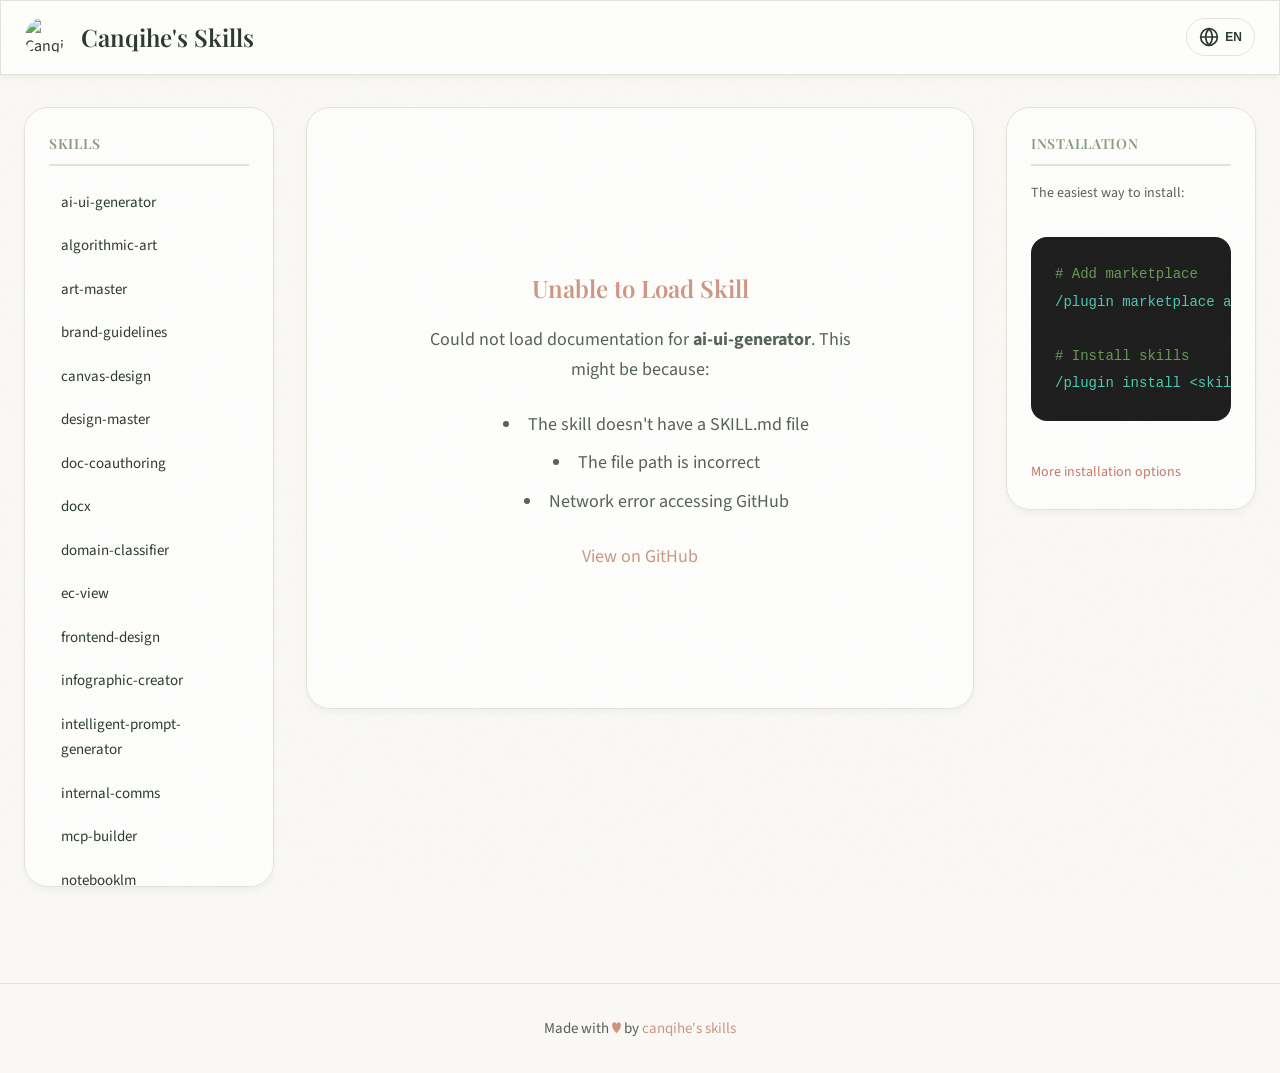
==== docs/index.html @ 3ac51e27 "Add documentation website with botanical style Generated complete documentation site featuring: - Be" ====
<!DOCTYPE html>
<html lang="en">
<head>
    <meta charset="UTF-8">
    <meta name="viewport" content="width=device-width, initial-scale=1.0">
    <title>Canqihe's Skills - Claude Code Custom Skills Collection</title>

    <!-- Favicon -->
    <link rel="icon" id="favicon" type="image/png" href="">

    <!-- Google Fonts -->
    <link rel="preconnect" href="https://fonts.googleapis.com">
    <link rel="preconnect" href="https://fonts.gstatic.com" crossorigin>
    <link href="https://fonts.googleapis.com/css2?family=Playfair+Display:wght@400;600;700&family=Source+Sans+3:wght@300;400;600;700&display=swap" rel="stylesheet">

    <!-- Tocbot CSS -->
    <link rel="stylesheet" href="https://cdnjs.cloudflare.com/ajax/libs/tocbot/4.32.2/tocbot.min.css">

    <!-- Highlight.js CSS -->
    <link rel="stylesheet" href="https://cdnjs.cloudflare.com/ajax/libs/highlight.js/11.9.0/styles/github-dark.min.css">

    <!-- Custom CSS -->
    <link rel="stylesheet" href="css/custom.css?v=1">
</head>
<body>
    <!-- Paper Texture Overlay -->
    <div class="paper-texture"></div>

    <!-- Navbar -->
    <nav class="navbar glass">
        <div class="navbar-container">
            <a class="navbar-brand" id="repoLink" href="https://github.com/canqihe/canq-skills" target="_blank">
                <img class="brand-avatar" id="userAvatar" src="" alt="Canqihe">
                <span class="brand-text">Canqihe's Skills</span>
            </a>

            <div class="navbar-actions">
                <button class="icon-btn" id="langToggle" title="Switch Language">
                    <svg xmlns="http://www.w3.org/2000/svg" width="20" height="20" viewBox="0 0 24 24" fill="none" stroke="currentColor" stroke-width="2" stroke-linecap="round" stroke-linejoin="round"><circle cx="12" cy="12" r="10"></circle><line x1="2" y1="12" x2="22" y2="12"></line><path d="M12 2a15.3 15.3 0 0 1 4 10 15.3 15.3 0 0 1-4 10 15.3 15.3 0 0 1-4-10 15.3 15.3 0 0 1 4-10z"></path></svg>
                    <span class="lang-label">EN</span>
                </button>

                <button class="icon-btn mobile-menu-toggle" id="mobileMenuToggle" title="Menu">
                    <svg xmlns="http://www.w3.org/2000/svg" width="24" height="24" viewBox="0 0 24 24" fill="none" stroke="currentColor" stroke-width="2" stroke-linecap="round" stroke-linejoin="round"><line x1="3" y1="12" x2="21" y2="12"></line><line x1="3" y1="6" x2="21" y2="6"></line><line x1="3" y1="18" x2="21" y2="18"></line></svg>
                </button>
            </div>
        </div>
    </nav>

    <!-- Mobile Menu -->
    <div class="mobile-menu" id="mobileMenu">
        <div class="mobile-menu-content glass">
            <button class="mobile-menu-close" id="mobileMenuClose">×</button>
            <div class="mobile-menu-skills" id="mobileMenuSkills">
                <!-- Skills will be dynamically populated -->
            </div>
        </div>
    </div>

    <!-- Main Container -->
    <div class="main-container three-column">
        <!-- Left Sidebar -->
        <aside class="sidebar glass">
            <div class="sidebar-content">
                <div class="sidebar-section">
                    <h4 class="sidebar-heading" data-i18n="skills">Skills</h4>
                    <nav class="sidebar-nav" id="sidebarSkills">
                        <!-- Skills will be dynamically populated -->
                    </nav>
                </div>

                <div class="sidebar-section">
                    <h4 class="sidebar-heading" data-i18n="onThisPage">On This Page</h4>
                    <div class="js-toc"></div>
                </div>
            </div>
        </aside>

        <!-- Main Content -->
        <main class="main-content">
            <article class="js-toc-content content-card glass" id="content">
                <div class="loading" data-i18n="loading">Loading...</div>
            </article>
        </main>

        <!-- Right Sidebar -->
        <aside class="sidebar-right glass">
            <div class="sidebar-content">
                <div class="sidebar-section">
                    <h4 class="sidebar-heading" data-i18n="installation">Installation</h4>
                    <p class="install-desc" data-i18n="installDesc">The easiest way to install:</p>
                    <div class="install-code">
                        <pre><code><span class="comment"># <span data-i18n="addMarketplace">Add marketplace</span></span>
<span class="cmd">/plugin marketplace add canqihe/canq-skills</span>

<span class="comment"># <span data-i18n="installSkills">Install skills</span></span>
<span class="cmd">/plugin install &lt;skill-name&gt;@canqihe-canq-skills</span></code></pre>
                    </div>
                    <a class="install-link" href="https://github.com/canqihe/canq-skills#installation" target="_blank" data-i18n="moreOptions">More installation options</a>
                </div>
            </div>
        </aside>
    </div>

    <!-- Footer -->
    <footer class="footer">
        <div class="footer-content">
            <p>Made with <span class="heart">♥</span> by <a id="footerLink" href="">Canqihe's skills</a></p>
        </div>
    </footer>

    <!-- Marked.js for Markdown parsing -->
    <script src="https://cdn.jsdelivr.net/npm/marked/marked.min.js"></script>

    <!-- Tocbot -->
    <script src="https://cdnjs.cloudflare.com/ajax/libs/tocbot/4.32.2/tocbot.min.js"></script>

    <!-- Highlight.js -->
    <script src="https://cdnjs.cloudflare.com/ajax/libs/highlight.js/11.9.0/highlight.min.js"></script>

    <!-- Main JavaScript -->
    <script src="js/main.js?v=1"></script>
</body>
</html>
---- docs/css/custom.css ----
/* ========================================
   Botanical Style - Custom CSS
   Natural, elegant, and organic design
   ======================================== */

/* CSS Variables */
:root {
    /* Colors */
    --color-bg: #F9F8F4;
    --color-fg: #2D3A31;
    --color-primary: #8C9A84;
    --color-primary-light: #A8B8A0;
    --color-secondary: #DCCFC2;
    --color-border: #E6E2DA;
    --color-interactive: #C27B66;
    --color-interactive-hover: #A8624E;

    /* Typography */
    --font-heading: 'Playfair Display', Georgia, serif;
    --font-body: 'Source Sans 3', -apple-system, BlinkMacSystemFont, sans-serif;

    /* Spacing */
    --spacing-xs: 0.5rem;
    --spacing-sm: 1rem;
    --spacing-md: 1.5rem;
    --spacing-lg: 2rem;
    --spacing-xl: 3rem;
    --spacing-2xl: 4rem;

    /* Border Radius */
    --radius-sm: 8px;
    --radius-md: 16px;
    --radius-lg: 24px;
    --radius-full: 9999px;

    /* Shadows */
    --shadow-sm: 0 4px 6px -1px rgba(45, 58, 49, 0.05);
    --shadow-md: 0 10px 15px -3px rgba(45, 58, 49, 0.05);
    --shadow-lg: 0 20px 40px -10px rgba(45, 58, 49, 0.05);

    /* Transitions */
    --transition-fast: 300ms;
    --transition-normal: 500ms;
    --transition-slow: 700ms;
}

/* Reset & Base */
* {
    margin: 0;
    padding: 0;
    box-sizing: border-box;
}

body {
    font-family: var(--font-body);
    background-color: var(--color-bg);
    color: var(--color-fg);
    line-height: 1.7;
    font-size: 16px;
    -webkit-font-smoothing: antialiased;
    -moz-osx-font-smoothing: grayscale;
}

/* Paper Texture Overlay */
.paper-texture {
    position: fixed;
    top: 0;
    left: 0;
    width: 100%;
    height: 100%;
    pointer-events: none;
    z-index: 50;
    opacity: 0.015;
    background-image: url("data:image/svg+xml,%3Csvg viewBox='0 0 400 400' xmlns='http://www.w3.org/2000/svg'%3E%3Cfilter id='noiseFilter'%3E%3CfeTurbulence type='fractalNoise' baseFrequency='0.9' numOctaves='4' stitchTiles='stitch'/%3E%3C/filter%3E%3Crect width='100%25' height='100%25' filter='url(%23noiseFilter)'/%3E%3C/svg%3E");
    background-repeat: repeat;
}

/* Glass Effect */
.glass {
    background: rgba(255, 255, 255, 0.7);
    backdrop-filter: blur(10px);
    -webkit-backdrop-filter: blur(10px);
    border: 1px solid var(--color-border);
}

/* Navbar */
.navbar {
    position: sticky;
    top: 0;
    z-index: 100;
    border-bottom: 1px solid var(--color-border);
    box-shadow: var(--shadow-sm);
}

.navbar-container {
    max-width: 1400px;
    margin: 0 auto;
    padding: var(--spacing-sm) var(--spacing-md);
    display: flex;
    justify-content: space-between;
    align-items: center;
}

.navbar-brand {
    display: flex;
    align-items: center;
    gap: var(--spacing-sm);
    text-decoration: none;
    color: var(--color-fg);
    transition: opacity var(--transition-fast);
}

.navbar-brand:hover {
    opacity: 0.8;
}

.brand-avatar {
    width: 40px;
    height: 40px;
    border-radius: var(--radius-full);
    object-fit: cover;
}

.brand-text {
    font-family: var(--font-heading);
    font-size: 1.5rem;
    font-weight: 600;
}

.navbar-actions {
    display: flex;
    gap: var(--spacing-sm);
    align-items: center;
}

.icon-btn {
    background: transparent;
    border: 1px solid var(--color-border);
    border-radius: var(--radius-full);
    padding: 8px 12px;
    cursor: pointer;
    display: flex;
    align-items: center;
    gap: 6px;
    color: var(--color-fg);
    transition: all var(--transition-fast);
}

.icon-btn:hover {
    background: var(--color-primary);
    border-color: var(--color-primary);
    color: white;
}

.lang-label {
    font-size: 12px;
    font-weight: 600;
}

.mobile-menu-toggle {
    display: none;
}

/* Mobile Menu */
.mobile-menu {
    position: fixed;
    top: 0;
    left: 0;
    width: 100%;
    height: 100%;
    background: rgba(45, 58, 49, 0.5);
    z-index: 1000;
    opacity: 0;
    visibility: hidden;
    transition: all var(--transition-normal);
}

.mobile-menu.active {
    opacity: 1;
    visibility: visible;
}

.mobile-menu-content {
    position: absolute;
    top: 0;
    right: -100%;
    width: 80%;
    max-width: 300px;
    height: 100%;
    padding: var(--spacing-lg);
    transition: right var(--transition-normal);
}

.mobile-menu.active .mobile-menu-content {
    right: 0;
}

.mobile-menu-close {
    position: absolute;
    top: var(--spacing-sm);
    right: var(--spacing-sm);
    background: none;
    border: none;
    font-size: 2rem;
    color: var(--color-fg);
    cursor: pointer;
    width: 40px;
    height: 40px;
    display: flex;
    align-items: center;
    justify-content: center;
}

.mobile-menu-skills {
    margin-top: var(--spacing-xl);
    display: flex;
    flex-direction: column;
    gap: var(--spacing-xs);
}

.mobile-menu-skills .sidebar-link {
    padding: var(--spacing-sm);
    border-radius: var(--radius-md);
}

/* Main Container */
.main-container {
    max-width: 1400px;
    margin: 0 auto;
    padding: var(--spacing-lg) var(--spacing-md);
    display: grid;
    gap: var(--spacing-lg);
}

/* Three Column Layout */
.three-column {
    grid-template-columns: 250px 1fr 250px;
}

/* Sidebar */
.sidebar {
    position: sticky;
    top: 100px;
    height: fit-content;
    max-height: calc(100vh - 120px);
    overflow-y: auto;
    border-radius: var(--radius-lg);
    padding: var(--spacing-md);
    box-shadow: var(--shadow-sm);
}

.sidebar-content {
    display: flex;
    flex-direction: column;
    gap: var(--spacing-lg);
}

.sidebar-section {
    display: flex;
    flex-direction: column;
    gap: var(--spacing-sm);
}

.sidebar-heading {
    font-family: var(--font-heading);
    font-size: 0.875rem;
    font-weight: 600;
    text-transform: uppercase;
    letter-spacing: 0.05em;
    color: var(--color-primary);
    padding-bottom: var(--spacing-xs);
    border-bottom: 2px solid var(--color-border);
}

.sidebar-nav {
    display: flex;
    flex-direction: column;
    gap: 2px;
}

.sidebar-link {
    padding: 8px 12px;
    border-radius: var(--radius-sm);
    text-decoration: none;
    color: var(--color-fg);
    font-size: 0.9375rem;
    transition: all var(--transition-fast);
    display: block;
}

.sidebar-link:hover {
    background: var(--color-primary-light);
    color: white;
    transform: translateX(4px);
}

.sidebar-link.active {
    background: var(--color-primary);
    color: white;
}

/* TOC */
.js-toc {
    font-size: 0.875rem;
}

.js-toc a {
    color: var(--color-fg);
    text-decoration: none;
    opacity: 0.7;
    transition: opacity var(--transition-fast);
    display: block;
    padding: 4px 0;
}

.js-toc a:hover {
    opacity: 1;
}

.js-toc .toc-list-item {
    margin-left: 12px;
}

.js-toc .toc-list-item.toc-h3 {
    margin-left: 24px;
}

/* Main Content */
.main-content {
    min-width: 0;
}

.content-card {
    border-radius: var(--radius-lg);
    padding: var(--spacing-xl);
    box-shadow: var(--shadow-sm);
}

.content-card h1 {
    font-family: var(--font-heading);
    font-size: 2.5rem;
    font-weight: 700;
    margin-bottom: var(--spacing-md);
    color: var(--color-fg);
}

.content-card h2 {
    font-family: var(--font-heading);
    font-size: 1.875rem;
    font-weight: 600;
    margin-top: var(--spacing-xl);
    margin-bottom: var(--spacing-md);
    color: var(--color-fg);
}

.content-card h3 {
    font-family: var(--font-heading);
    font-size: 1.5rem;
    font-weight: 600;
    margin-top: var(--spacing-lg);
    margin-bottom: var(--spacing-sm);
    color: var(--color-fg);
}

.content-card p {
    margin-bottom: var(--spacing-md);
}

.content-card ul,
.content-card ol {
    margin-bottom: var(--spacing-md);
    padding-left: var(--spacing-lg);
}

.content-card li {
    margin-bottom: var(--spacing-xs);
}

.content-card code {
    background: var(--color-secondary);
    padding: 2px 6px;
    border-radius: 4px;
    font-size: 0.875em;
    font-family: 'Monaco', 'Menlo', monospace;
}

.content-card pre {
    background: #1e1e1e;
    border-radius: var(--radius-md);
    padding: var(--spacing-md);
    overflow-x: auto;
    margin-bottom: var(--spacing-md);
}

.content-card pre code {
    background: transparent;
    padding: 0;
    color: #d4d4d4;
}

.content-card a {
    color: var(--color-interactive);
    text-decoration: none;
    transition: color var(--transition-fast);
}

.content-card a:hover {
    color: var(--color-interactive-hover);
    text-decoration: underline;
}

.content-card table {
    width: 100%;
    border-collapse: collapse;
    margin-bottom: var(--spacing-md);
}

.content-card th,
.content-card td {
    padding: var(--spacing-sm);
    text-align: left;
    border-bottom: 1px solid var(--color-border);
}

.content-card th {
    font-weight: 600;
    background: var(--color-secondary);
}

/* Marketing Section */
.marketing-section {
    margin-bottom: var(--spacing-2xl);
    padding: var(--spacing-xl);
    background: linear-gradient(135deg, var(--color-bg) 0%, var(--color-secondary) 100%);
    border-radius: var(--radius-lg);
}

.marketing-title {
    font-family: var(--font-heading);
    font-size: 2rem;
    font-weight: 700;
    margin-bottom: var(--spacing-md);
    background: linear-gradient(135deg, var(--color-fg) 0%, var(--color-primary) 100%);
    -webkit-background-clip: text;
    -webkit-text-fill-color: transparent;
    background-clip: text;
}

.marketing-why {
    font-size: 1.125rem;
    line-height: 1.8;
    margin-bottom: var(--spacing-lg);
    color: var(--color-fg);
}

.pain-points-grid {
    display: grid;
    grid-template-columns: repeat(auto-fit, minmax(200px, 1fr));
    gap: var(--spacing-md);
}

.pain-point-card {
    padding: var(--spacing-md);
    border-radius: var(--radius-lg);
    background: rgba(255, 255, 255, 0.8);
    box-shadow: var(--shadow-sm);
    transition: all var(--transition-normal);
}

.pain-point-card:hover {
    transform: translateY(-4px);
    box-shadow: var(--shadow-md);
}

.pain-point-icon {
    font-size: 2rem;
    margin-bottom: var(--spacing-sm);
}

.pain-point-title {
    font-family: var(--font-heading);
    font-size: 1.125rem;
    font-weight: 600;
    margin-bottom: var(--spacing-xs);
    color: var(--color-interactive);
}

.pain-point-desc {
    font-size: 0.9375rem;
    line-height: 1.6;
    color: var(--color-fg);
    opacity: 0.8;
}

/* Right Sidebar */
.sidebar-right {
    position: sticky;
    top: 100px;
    height: fit-content;
    border-radius: var(--radius-lg);
    padding: var(--spacing-md);
    box-shadow: var(--shadow-sm);
}

.install-desc {
    font-size: 0.875rem;
    color: var(--color-fg);
    opacity: 0.8;
    margin-bottom: var(--spacing-sm);
}

.install-code {
    background: #1e1e1e;
    border-radius: var(--radius-md);
    padding: var(--spacing-md);
    margin-bottom: var(--spacing-md);
    overflow-x: auto;
}

.install-code pre {
    margin: 0;
}

.install-code code {
    color: #d4d4d4;
    font-size: 0.875rem;
    line-height: 1.6;
}

.install-code .comment {
    color: #6a9955;
}

.install-code .cmd {
    color: #4ec9b0;
}

.install-link {
    display: inline-block;
    color: var(--color-interactive);
    text-decoration: none;
    font-size: 0.875rem;
    transition: color var(--transition-fast);
}

.install-link:hover {
    color: var(--color-interactive-hover);
    text-decoration: underline;
}

/* Footer */
.footer {
    margin-top: var(--spacing-2xl);
    padding: var(--spacing-lg) var(--spacing-md);
    text-align: center;
    border-top: 1px solid var(--color-border);
}

.footer-content p {
    font-size: 0.9375rem;
    color: var(--color-fg);
    opacity: 0.8;
}

.footer a {
    color: var(--color-interactive);
    text-decoration: none;
    transition: color var(--transition-fast);
}

.footer a:hover {
    color: var(--color-interactive-hover);
    text-decoration: underline;
}

.heart {
    color: var(--color-interactive);
}

/* Loading & Error States */
.loading,
.error-message {
    text-align: center;
    padding: var(--spacing-2xl);
    font-size: 1.125rem;
    color: var(--color-fg);
    opacity: 0.8;
}

.error-message h2 {
    font-family: var(--font-heading);
    font-size: 1.5rem;
    margin-bottom: var(--spacing-sm);
    color: var(--color-interactive);
}

.error-message ul {
    list-style-position: inside;
    margin: var(--spacing-md) 0;
}

/* Responsive Design */
@media (max-width: 1024px) {
    .three-column {
        grid-template-columns: 200px 1fr;
    }

    .sidebar-right {
        display: none;
    }
}

@media (max-width: 768px) {
    .navbar-container {
        padding: var(--spacing-sm);
    }

    .mobile-menu-toggle {
        display: flex;
    }

    .three-column {
        grid-template-columns: 1fr;
    }

    .sidebar {
        display: none;
    }

    .content-card {
        padding: var(--spacing-md);
    }

    .content-card h1 {
        font-size: 2rem;
    }

    .marketing-title {
        font-size: 1.5rem;
    }

    .pain-points-grid {
        grid-template-columns: 1fr;
    }
}

/* Print Styles */
@media print {
    .navbar,
    .sidebar,
    .sidebar-right,
    .mobile-menu,
    .footer {
        display: none;
    }

    .main-container {
        grid-template-columns: 1fr;
    }

    .content-card {
        box-shadow: none;
        border: none;
    }
}
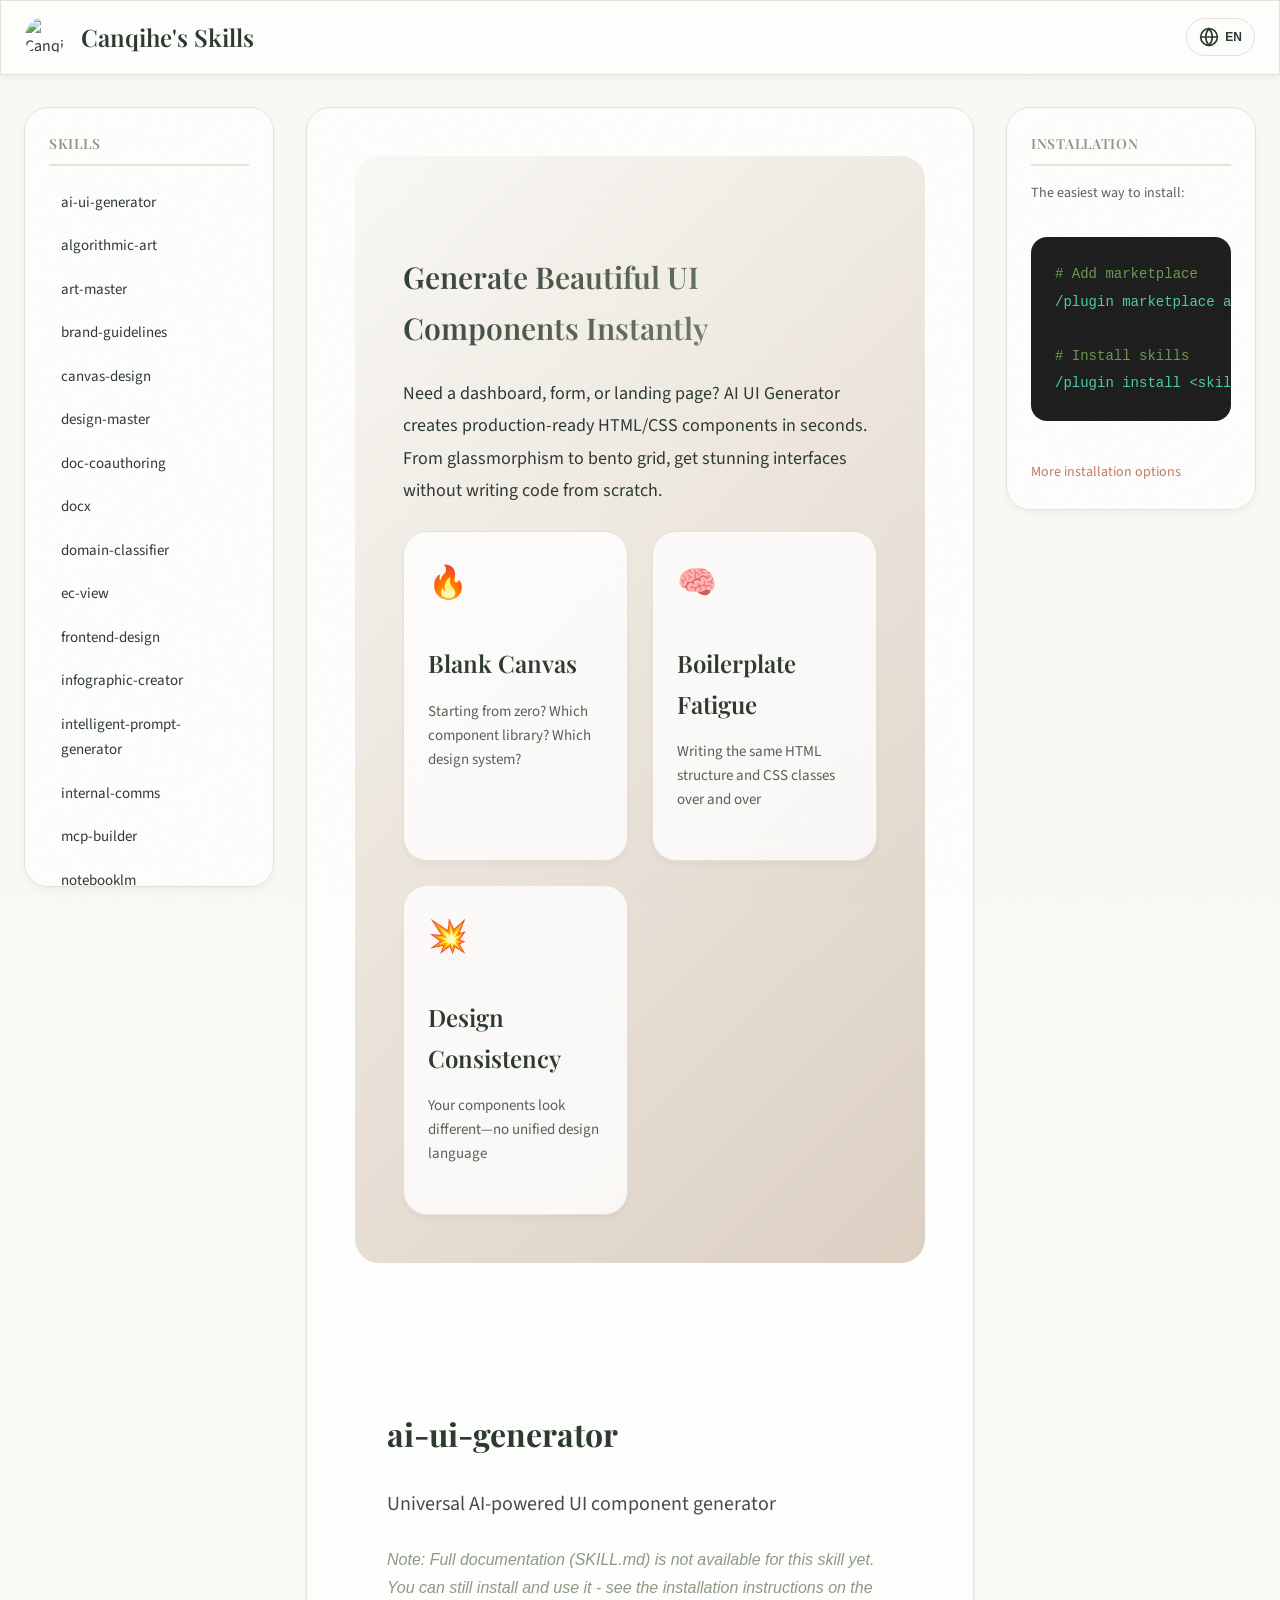
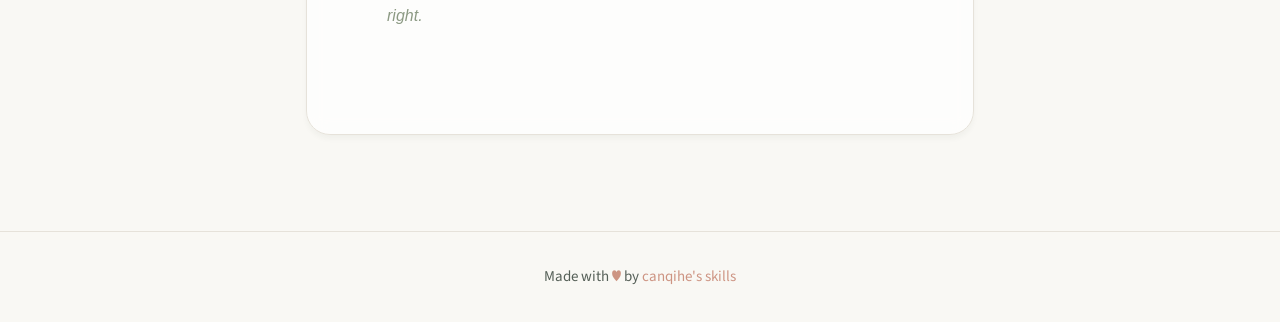
==== commit 11bf30f1: "Fix missing skill documentation with fallback content Problem: 13 skills lacked SKILL.md files, caus" ====
--- a/docs/index.html
+++ b/docs/index.html
@@ -20,7 +20,7 @@
     <link rel="stylesheet" href="https://cdnjs.cloudflare.com/ajax/libs/highlight.js/11.9.0/styles/github-dark.min.css">
 
     <!-- Custom CSS -->
-    <link rel="stylesheet" href="css/custom.css?v=1">
+    <link rel="stylesheet" href="css/custom.css?v=2">
 </head>
 <body>
     <!-- Paper Texture Overlay -->
@@ -119,6 +119,6 @@
     <script src="https://cdnjs.cloudflare.com/ajax/libs/highlight.js/11.9.0/highlight.min.js"></script>
 
     <!-- Main JavaScript -->
-    <script src="js/main.js?v=1"></script>
+    <script src="js/main.js?v=2"></script>
 </body>
 </html>
--- a/docs/css/custom.css
+++ b/docs/css/custom.css
@@ -577,6 +577,32 @@
     color: var(--color-interactive);
 }
 
+/* Skill Description (fallback for skills without SKILL.md) */
+.skill-description {
+    padding: var(--spacing-lg);
+}
+
+.skill-description h2 {
+    font-family: var(--font-heading);
+    font-size: 2rem;
+    font-weight: 700;
+    margin-bottom: var(--spacing-md);
+    color: var(--color-fg);
+}
+
+.skill-description .lead {
+    font-size: 1.25rem;
+    line-height: 1.8;
+    color: var(--color-fg);
+    opacity: 0.9;
+    margin-bottom: var(--spacing-md);
+}
+
+.skill-description em {
+    color: var(--color-primary);
+    font-style: italic;
+}
+
 /* Loading & Error States */
 .loading,
 .error-message {
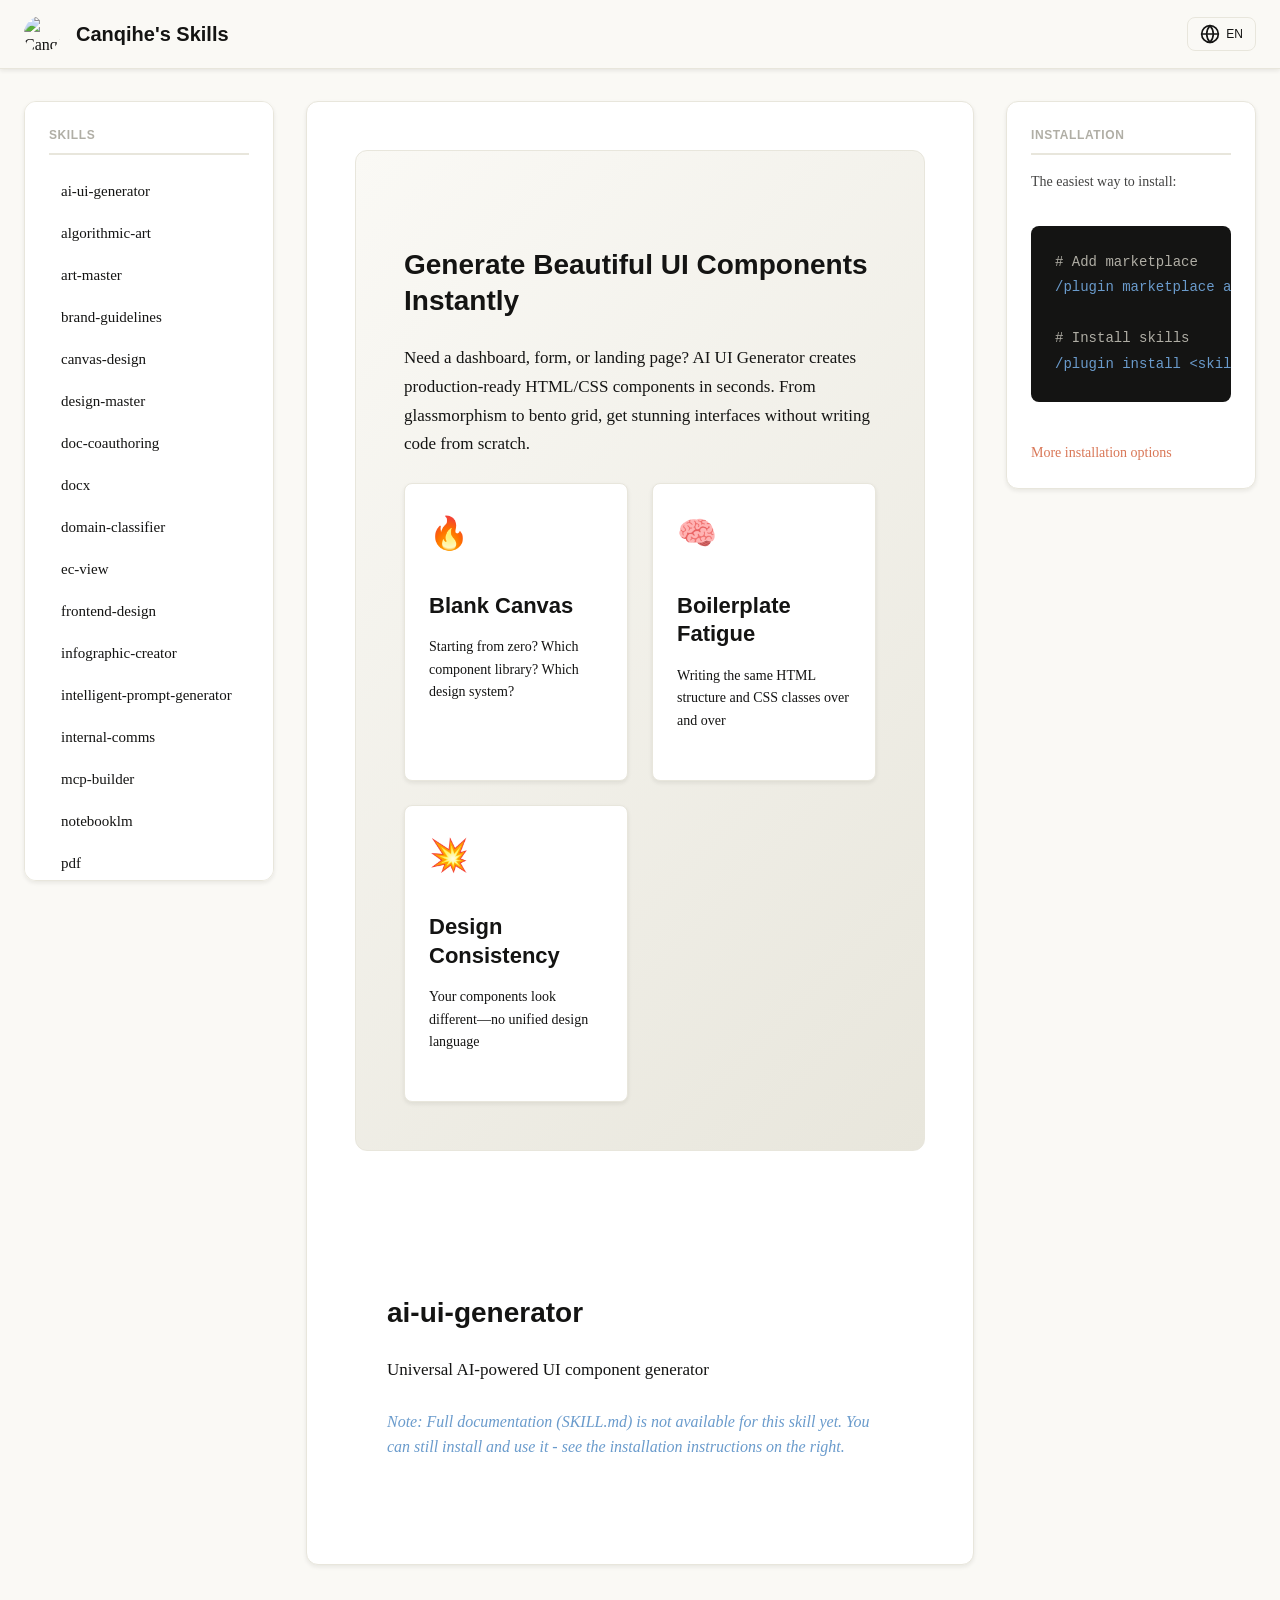
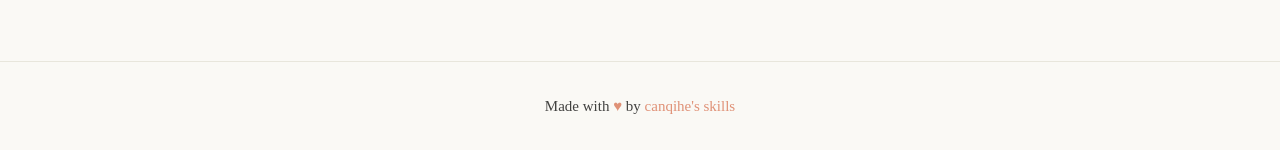
==== commit c76973fa: "Apply Anthropic brand design to documentation site Redesigned with Anthropic's official brand identi" ====
--- a/docs/index.html
+++ b/docs/index.html
@@ -8,10 +8,10 @@
     <!-- Favicon -->
     <link rel="icon" id="favicon" type="image/png" href="">
 
-    <!-- Google Fonts -->
+    <!-- Google Fonts - Anthropic Brand Fonts -->
     <link rel="preconnect" href="https://fonts.googleapis.com">
     <link rel="preconnect" href="https://fonts.gstatic.com" crossorigin>
-    <link href="https://fonts.googleapis.com/css2?family=Playfair+Display:wght@400;600;700&family=Source+Sans+3:wght@300;400;600;700&display=swap" rel="stylesheet">
+    <link href="https://fonts.googleapis.com/css2?family=Poppins:wght@400;500;600&family=Lora:wght@400;500&display=swap" rel="stylesheet">
 
     <!-- Tocbot CSS -->
     <link rel="stylesheet" href="https://cdnjs.cloudflare.com/ajax/libs/tocbot/4.32.2/tocbot.min.css">
@@ -20,7 +20,7 @@
     <link rel="stylesheet" href="https://cdnjs.cloudflare.com/ajax/libs/highlight.js/11.9.0/styles/github-dark.min.css">
 
     <!-- Custom CSS -->
-    <link rel="stylesheet" href="css/custom.css?v=2">
+    <link rel="stylesheet" href="css/custom.css?v=3">
 </head>
 <body>
     <!-- Paper Texture Overlay -->
@@ -119,6 +119,6 @@
     <script src="https://cdnjs.cloudflare.com/ajax/libs/highlight.js/11.9.0/highlight.min.js"></script>
 
     <!-- Main JavaScript -->
-    <script src="js/main.js?v=2"></script>
+    <script src="js/main.js?v=3"></script>
 </body>
 </html>
--- a/docs/css/custom.css
+++ b/docs/css/custom.css
@@ -1,23 +1,34 @@
 /* ========================================
-   Botanical Style - Custom CSS
-   Natural, elegant, and organic design
+   Anthropic Brand Style - Custom CSS
+   Clean, professional, and on-brand design
    ======================================== */
 
-/* CSS Variables */
+/* CSS Variables - Anthropic Brand Colors */
 :root {
-    /* Colors */
-    --color-bg: #F9F8F4;
-    --color-fg: #2D3A31;
-    --color-primary: #8C9A84;
-    --color-primary-light: #A8B8A0;
-    --color-secondary: #DCCFC2;
-    --color-border: #E6E2DA;
-    --color-interactive: #C27B66;
-    --color-interactive-hover: #A8624E;
-
-    /* Typography */
-    --font-heading: 'Playfair Display', Georgia, serif;
-    --font-body: 'Source Sans 3', -apple-system, BlinkMacSystemFont, sans-serif;
+    /* Main Colors */
+    --color-dark: #141413;
+    --color-light: #faf9f5;
+    --color-mid-gray: #b0aea5;
+    --color-light-gray: #e8e6dc;
+
+    /* Accent Colors */
+    --color-orange: #d97757;
+    --color-blue: #6a9bcc;
+    --color-green: #788c5d;
+
+    /* Semantic Colors */
+    --color-bg: #faf9f5;
+    --color-fg: #141413;
+    --color-primary: #d97757;
+    --color-primary-light: #e8a588;
+    --color-secondary: #b0aea5;
+    --color-border: #e8e6dc;
+    --color-interactive: #d97757;
+    --color-interactive-hover: #c45c3c;
+
+    /* Typography - Anthropic Fonts */
+    --font-heading: 'Poppins', 'Arial', sans-serif;
+    --font-body: 'Lora', 'Georgia', serif;
 
     /* Spacing */
     --spacing-xs: 0.5rem;
@@ -28,20 +39,20 @@
     --spacing-2xl: 4rem;
 
     /* Border Radius */
-    --radius-sm: 8px;
-    --radius-md: 16px;
-    --radius-lg: 24px;
+    --radius-sm: 4px;
+    --radius-md: 8px;
+    --radius-lg: 12px;
     --radius-full: 9999px;
 
     /* Shadows */
-    --shadow-sm: 0 4px 6px -1px rgba(45, 58, 49, 0.05);
-    --shadow-md: 0 10px 15px -3px rgba(45, 58, 49, 0.05);
-    --shadow-lg: 0 20px 40px -10px rgba(45, 58, 49, 0.05);
+    --shadow-sm: 0 2px 4px rgba(20, 20, 19, 0.08);
+    --shadow-md: 0 4px 12px rgba(20, 20, 19, 0.12);
+    --shadow-lg: 0 8px 24px rgba(20, 20, 19, 0.16);
 
     /* Transitions */
-    --transition-fast: 300ms;
-    --transition-normal: 500ms;
-    --transition-slow: 700ms;
+    --transition-fast: 200ms;
+    --transition-normal: 300ms;
+    --transition-slow: 400ms;
 }
 
 /* Reset & Base */
@@ -55,32 +66,10 @@
     font-family: var(--font-body);
     background-color: var(--color-bg);
     color: var(--color-fg);
-    line-height: 1.7;
+    line-height: 1.6;
     font-size: 16px;
     -webkit-font-smoothing: antialiased;
     -moz-osx-font-smoothing: grayscale;
-}
-
-/* Paper Texture Overlay */
-.paper-texture {
-    position: fixed;
-    top: 0;
-    left: 0;
-    width: 100%;
-    height: 100%;
-    pointer-events: none;
-    z-index: 50;
-    opacity: 0.015;
-    background-image: url("data:image/svg+xml,%3Csvg viewBox='0 0 400 400' xmlns='http://www.w3.org/2000/svg'%3E%3Cfilter id='noiseFilter'%3E%3CfeTurbulence type='fractalNoise' baseFrequency='0.9' numOctaves='4' stitchTiles='stitch'/%3E%3C/filter%3E%3Crect width='100%25' height='100%25' filter='url(%23noiseFilter)'/%3E%3C/svg%3E");
-    background-repeat: repeat;
-}
-
-/* Glass Effect */
-.glass {
-    background: rgba(255, 255, 255, 0.7);
-    backdrop-filter: blur(10px);
-    -webkit-backdrop-filter: blur(10px);
-    border: 1px solid var(--color-border);
 }
 
 /* Navbar */
@@ -89,6 +78,9 @@
     top: 0;
     z-index: 100;
     border-bottom: 1px solid var(--color-border);
+    background: rgba(250, 249, 245, 0.95);
+    backdrop-filter: blur(10px);
+    -webkit-backdrop-filter: blur(10px);
     box-shadow: var(--shadow-sm);
 }
 
@@ -106,7 +98,7 @@
     align-items: center;
     gap: var(--spacing-sm);
     text-decoration: none;
-    color: var(--color-fg);
+    color: var(--color-dark);
     transition: opacity var(--transition-fast);
 }
 
@@ -115,16 +107,17 @@
 }
 
 .brand-avatar {
-    width: 40px;
-    height: 40px;
+    width: 36px;
+    height: 36px;
     border-radius: var(--radius-full);
     object-fit: cover;
 }
 
 .brand-text {
     font-family: var(--font-heading);
-    font-size: 1.5rem;
-    font-weight: 600;
+    font-size: 1.25rem;
+    font-weight: 600;
+    color: var(--color-dark);
 }
 
 .navbar-actions {
@@ -136,25 +129,26 @@
 .icon-btn {
     background: transparent;
     border: 1px solid var(--color-border);
-    border-radius: var(--radius-full);
-    padding: 8px 12px;
+    border-radius: var(--radius-md);
+    padding: 6px 12px;
     cursor: pointer;
     display: flex;
     align-items: center;
     gap: 6px;
-    color: var(--color-fg);
+    color: var(--color-dark);
     transition: all var(--transition-fast);
 }
 
 .icon-btn:hover {
-    background: var(--color-primary);
-    border-color: var(--color-primary);
+    background: var(--color-orange);
+    border-color: var(--color-orange);
     color: white;
 }
 
 .lang-label {
     font-size: 12px;
-    font-weight: 600;
+    font-weight: 500;
+    font-family: var(--font-heading);
 }
 
 .mobile-menu-toggle {
@@ -168,7 +162,7 @@
     left: 0;
     width: 100%;
     height: 100%;
-    background: rgba(45, 58, 49, 0.5);
+    background: rgba(20, 20, 19, 0.5);
     z-index: 1000;
     opacity: 0;
     visibility: hidden;
@@ -187,8 +181,10 @@
     width: 80%;
     max-width: 300px;
     height: 100%;
+    background: var(--color-light);
     padding: var(--spacing-lg);
     transition: right var(--transition-normal);
+    box-shadow: var(--shadow-lg);
 }
 
 .mobile-menu.active .mobile-menu-content {
@@ -202,7 +198,7 @@
     background: none;
     border: none;
     font-size: 2rem;
-    color: var(--color-fg);
+    color: var(--color-dark);
     cursor: pointer;
     width: 40px;
     height: 40px;
@@ -246,6 +242,8 @@
     overflow-y: auto;
     border-radius: var(--radius-lg);
     padding: var(--spacing-md);
+    background: white;
+    border: 1px solid var(--color-border);
     box-shadow: var(--shadow-sm);
 }
 
@@ -263,13 +261,13 @@
 
 .sidebar-heading {
     font-family: var(--font-heading);
-    font-size: 0.875rem;
+    font-size: 0.75rem;
     font-weight: 600;
     text-transform: uppercase;
     letter-spacing: 0.05em;
-    color: var(--color-primary);
+    color: var(--color-mid-gray);
     padding-bottom: var(--spacing-xs);
-    border-bottom: 2px solid var(--color-border);
+    border-bottom: 2px solid var(--color-light-gray);
 }
 
 .sidebar-nav {
@@ -282,20 +280,20 @@
     padding: 8px 12px;
     border-radius: var(--radius-sm);
     text-decoration: none;
-    color: var(--color-fg);
+    color: var(--color-dark);
     font-size: 0.9375rem;
     transition: all var(--transition-fast);
     display: block;
 }
 
 .sidebar-link:hover {
-    background: var(--color-primary-light);
-    color: white;
-    transform: translateX(4px);
+    background: var(--color-light-gray);
+    color: var(--color-orange);
+    transform: translateX(2px);
 }
 
 .sidebar-link.active {
-    background: var(--color-primary);
+    background: var(--color-orange);
     color: white;
 }
 
@@ -305,7 +303,7 @@
 }
 
 .js-toc a {
-    color: var(--color-fg);
+    color: var(--color-dark);
     text-decoration: none;
     opacity: 0.7;
     transition: opacity var(--transition-fast);
@@ -315,6 +313,7 @@
 
 .js-toc a:hover {
     opacity: 1;
+    color: var(--color-orange);
 }
 
 .js-toc .toc-list-item {
@@ -333,33 +332,38 @@
 .content-card {
     border-radius: var(--radius-lg);
     padding: var(--spacing-xl);
+    background: white;
+    border: 1px solid var(--color-border);
     box-shadow: var(--shadow-sm);
 }
 
 .content-card h1 {
     font-family: var(--font-heading);
-    font-size: 2.5rem;
-    font-weight: 700;
-    margin-bottom: var(--spacing-md);
-    color: var(--color-fg);
+    font-size: 2.25rem;
+    font-weight: 600;
+    margin-bottom: var(--spacing-md);
+    color: var(--color-dark);
+    line-height: 1.3;
 }
 
 .content-card h2 {
     font-family: var(--font-heading);
-    font-size: 1.875rem;
+    font-size: 1.75rem;
     font-weight: 600;
     margin-top: var(--spacing-xl);
     margin-bottom: var(--spacing-md);
-    color: var(--color-fg);
+    color: var(--color-dark);
+    line-height: 1.3;
 }
 
 .content-card h3 {
     font-family: var(--font-heading);
-    font-size: 1.5rem;
+    font-size: 1.375rem;
     font-weight: 600;
     margin-top: var(--spacing-lg);
     margin-bottom: var(--spacing-sm);
-    color: var(--color-fg);
+    color: var(--color-dark);
+    line-height: 1.3;
 }
 
 .content-card p {
@@ -377,15 +381,16 @@
 }
 
 .content-card code {
-    background: var(--color-secondary);
+    background: var(--color-light-gray);
     padding: 2px 6px;
-    border-radius: 4px;
+    border-radius: 3px;
     font-size: 0.875em;
-    font-family: 'Monaco', 'Menlo', monospace;
+    font-family: 'Monaco', 'Menlo', 'Consolas', monospace;
+    color: var(--color-orange);
 }
 
 .content-card pre {
-    background: #1e1e1e;
+    background: var(--color-dark);
     border-radius: var(--radius-md);
     padding: var(--spacing-md);
     overflow-x: auto;
@@ -395,11 +400,11 @@
 .content-card pre code {
     background: transparent;
     padding: 0;
-    color: #d4d4d4;
+    color: var(--color-light);
 }
 
 .content-card a {
-    color: var(--color-interactive);
+    color: var(--color-orange);
     text-decoration: none;
     transition: color var(--transition-fast);
 }
@@ -424,33 +429,33 @@
 
 .content-card th {
     font-weight: 600;
-    background: var(--color-secondary);
+    font-family: var(--font-heading);
+    background: var(--color-light-gray);
+    color: var(--color-dark);
 }
 
 /* Marketing Section */
 .marketing-section {
     margin-bottom: var(--spacing-2xl);
     padding: var(--spacing-xl);
-    background: linear-gradient(135deg, var(--color-bg) 0%, var(--color-secondary) 100%);
+    background: linear-gradient(135deg, var(--color-light) 0%, var(--color-light-gray) 100%);
     border-radius: var(--radius-lg);
+    border: 1px solid var(--color-border);
 }
 
 .marketing-title {
     font-family: var(--font-heading);
-    font-size: 2rem;
-    font-weight: 700;
-    margin-bottom: var(--spacing-md);
-    background: linear-gradient(135deg, var(--color-fg) 0%, var(--color-primary) 100%);
-    -webkit-background-clip: text;
-    -webkit-text-fill-color: transparent;
-    background-clip: text;
+    font-size: 1.75rem;
+    font-weight: 600;
+    margin-bottom: var(--spacing-md);
+    color: var(--color-dark);
 }
 
 .marketing-why {
-    font-size: 1.125rem;
-    line-height: 1.8;
+    font-size: 1.0625rem;
+    line-height: 1.7;
     margin-bottom: var(--spacing-lg);
-    color: var(--color-fg);
+    color: var(--color-dark);
 }
 
 .pain-points-grid {
@@ -461,15 +466,17 @@
 
 .pain-point-card {
     padding: var(--spacing-md);
-    border-radius: var(--radius-lg);
-    background: rgba(255, 255, 255, 0.8);
+    border-radius: var(--radius-md);
+    background: white;
+    border: 1px solid var(--color-border);
     box-shadow: var(--shadow-sm);
     transition: all var(--transition-normal);
 }
 
 .pain-point-card:hover {
-    transform: translateY(-4px);
+    transform: translateY(-2px);
     box-shadow: var(--shadow-md);
+    border-color: var(--color-orange);
 }
 
 .pain-point-icon {
@@ -479,17 +486,16 @@
 
 .pain-point-title {
     font-family: var(--font-heading);
-    font-size: 1.125rem;
+    font-size: 1rem;
     font-weight: 600;
     margin-bottom: var(--spacing-xs);
-    color: var(--color-interactive);
+    color: var(--color-orange);
 }
 
 .pain-point-desc {
-    font-size: 0.9375rem;
+    font-size: 0.875rem;
     line-height: 1.6;
-    color: var(--color-fg);
-    opacity: 0.8;
+    color: var(--color-dark);
 }
 
 /* Right Sidebar */
@@ -499,18 +505,20 @@
     height: fit-content;
     border-radius: var(--radius-lg);
     padding: var(--spacing-md);
+    background: white;
+    border: 1px solid var(--color-border);
     box-shadow: var(--shadow-sm);
 }
 
 .install-desc {
     font-size: 0.875rem;
-    color: var(--color-fg);
+    color: var(--color-dark);
+    margin-bottom: var(--spacing-sm);
     opacity: 0.8;
-    margin-bottom: var(--spacing-sm);
 }
 
 .install-code {
-    background: #1e1e1e;
+    background: var(--color-dark);
     border-radius: var(--radius-md);
     padding: var(--spacing-md);
     margin-bottom: var(--spacing-md);
@@ -522,24 +530,25 @@
 }
 
 .install-code code {
-    color: #d4d4d4;
+    color: var(--color-light);
     font-size: 0.875rem;
     line-height: 1.6;
 }
 
 .install-code .comment {
-    color: #6a9955;
+    color: var(--color-mid-gray);
 }
 
 .install-code .cmd {
-    color: #4ec9b0;
+    color: var(--color-blue);
 }
 
 .install-link {
     display: inline-block;
-    color: var(--color-interactive);
+    color: var(--color-orange);
     text-decoration: none;
     font-size: 0.875rem;
+    font-weight: 500;
     transition: color var(--transition-fast);
 }
 
@@ -554,16 +563,17 @@
     padding: var(--spacing-lg) var(--spacing-md);
     text-align: center;
     border-top: 1px solid var(--color-border);
+    background: var(--color-light);
 }
 
 .footer-content p {
     font-size: 0.9375rem;
-    color: var(--color-fg);
+    color: var(--color-dark);
     opacity: 0.8;
 }
 
 .footer a {
-    color: var(--color-interactive);
+    color: var(--color-orange);
     text-decoration: none;
     transition: color var(--transition-fast);
 }
@@ -574,33 +584,7 @@
 }
 
 .heart {
-    color: var(--color-interactive);
-}
-
-/* Skill Description (fallback for skills without SKILL.md) */
-.skill-description {
-    padding: var(--spacing-lg);
-}
-
-.skill-description h2 {
-    font-family: var(--font-heading);
-    font-size: 2rem;
-    font-weight: 700;
-    margin-bottom: var(--spacing-md);
-    color: var(--color-fg);
-}
-
-.skill-description .lead {
-    font-size: 1.25rem;
-    line-height: 1.8;
-    color: var(--color-fg);
-    opacity: 0.9;
-    margin-bottom: var(--spacing-md);
-}
-
-.skill-description em {
-    color: var(--color-primary);
-    font-style: italic;
+    color: var(--color-orange);
 }
 
 /* Loading & Error States */
@@ -609,20 +593,44 @@
     text-align: center;
     padding: var(--spacing-2xl);
     font-size: 1.125rem;
-    color: var(--color-fg);
-    opacity: 0.8;
+    color: var(--color-dark);
 }
 
 .error-message h2 {
     font-family: var(--font-heading);
     font-size: 1.5rem;
     margin-bottom: var(--spacing-sm);
-    color: var(--color-interactive);
+    color: var(--color-orange);
 }
 
 .error-message ul {
     list-style-position: inside;
     margin: var(--spacing-md) 0;
+}
+
+/* Skill Description (fallback for skills without SKILL.md) */
+.skill-description {
+    padding: var(--spacing-lg);
+}
+
+.skill-description h2 {
+    font-family: var(--font-heading);
+    font-size: 1.75rem;
+    font-weight: 600;
+    margin-bottom: var(--spacing-md);
+    color: var(--color-dark);
+}
+
+.skill-description .lead {
+    font-size: 1.0625rem;
+    line-height: 1.7;
+    color: var(--color-dark);
+    margin-bottom: var(--spacing-md);
+}
+
+.skill-description em {
+    color: var(--color-blue);
+    font-style: italic;
 }
 
 /* Responsive Design */
@@ -658,11 +666,11 @@
     }
 
     .content-card h1 {
-        font-size: 2rem;
+        font-size: 1.75rem;
     }
 
     .marketing-title {
-        font-size: 1.5rem;
+        font-size: 1.375rem;
     }
 
     .pain-points-grid {
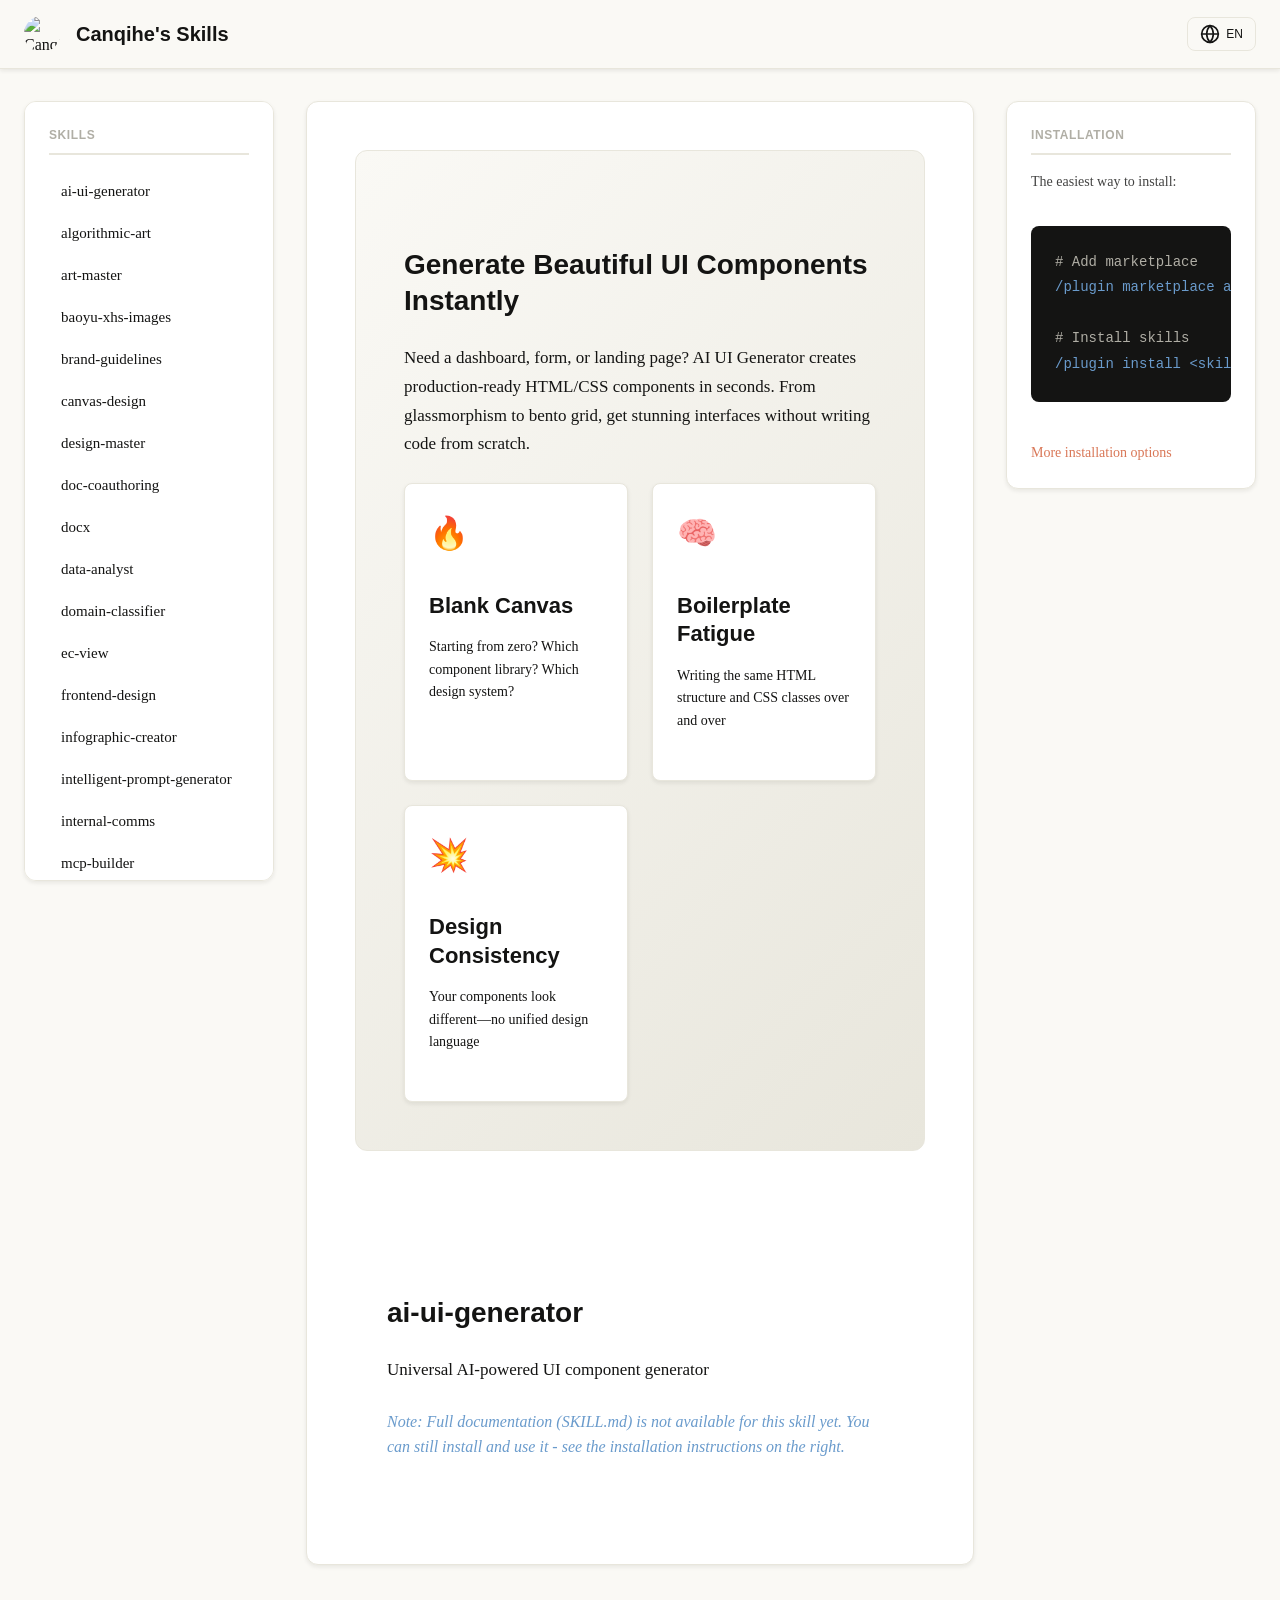
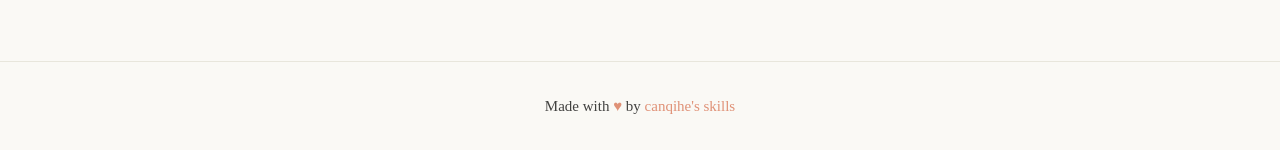
==== commit 9829cb27: "Update GitHub Pages documentation site Changes: - Add baoyu-xhs-images skill - Add data-analyst skil" ====
--- a/docs/index.html
+++ b/docs/index.html
@@ -20,7 +20,7 @@
     <link rel="stylesheet" href="https://cdnjs.cloudflare.com/ajax/libs/highlight.js/11.9.0/styles/github-dark.min.css">
 
     <!-- Custom CSS -->
-    <link rel="stylesheet" href="css/custom.css?v=3">
+    <link rel="stylesheet" href="css/custom.css?v=4">
 </head>
 <body>
     <!-- Paper Texture Overlay -->
@@ -119,6 +119,6 @@
     <script src="https://cdnjs.cloudflare.com/ajax/libs/highlight.js/11.9.0/highlight.min.js"></script>
 
     <!-- Main JavaScript -->
-    <script src="js/main.js?v=3"></script>
+    <script src="js/main.js?v=4"></script>
 </body>
 </html>
